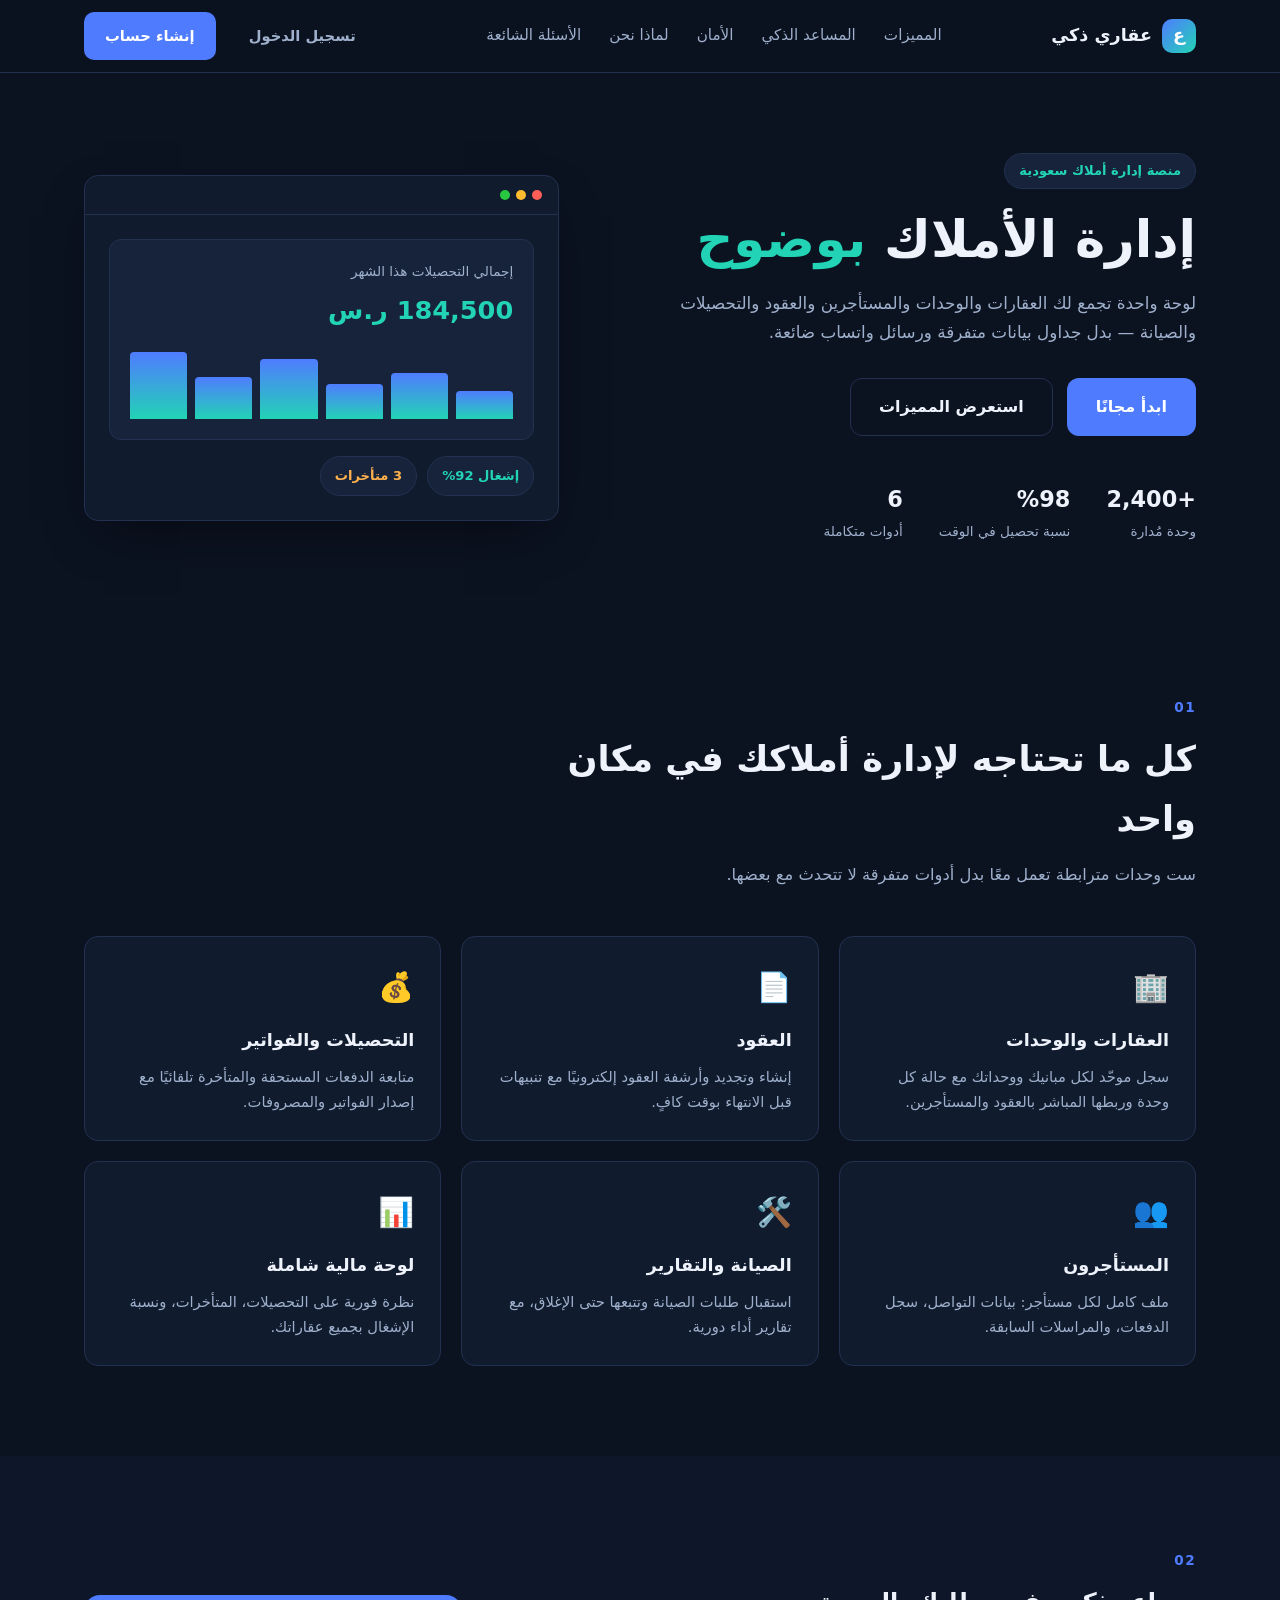
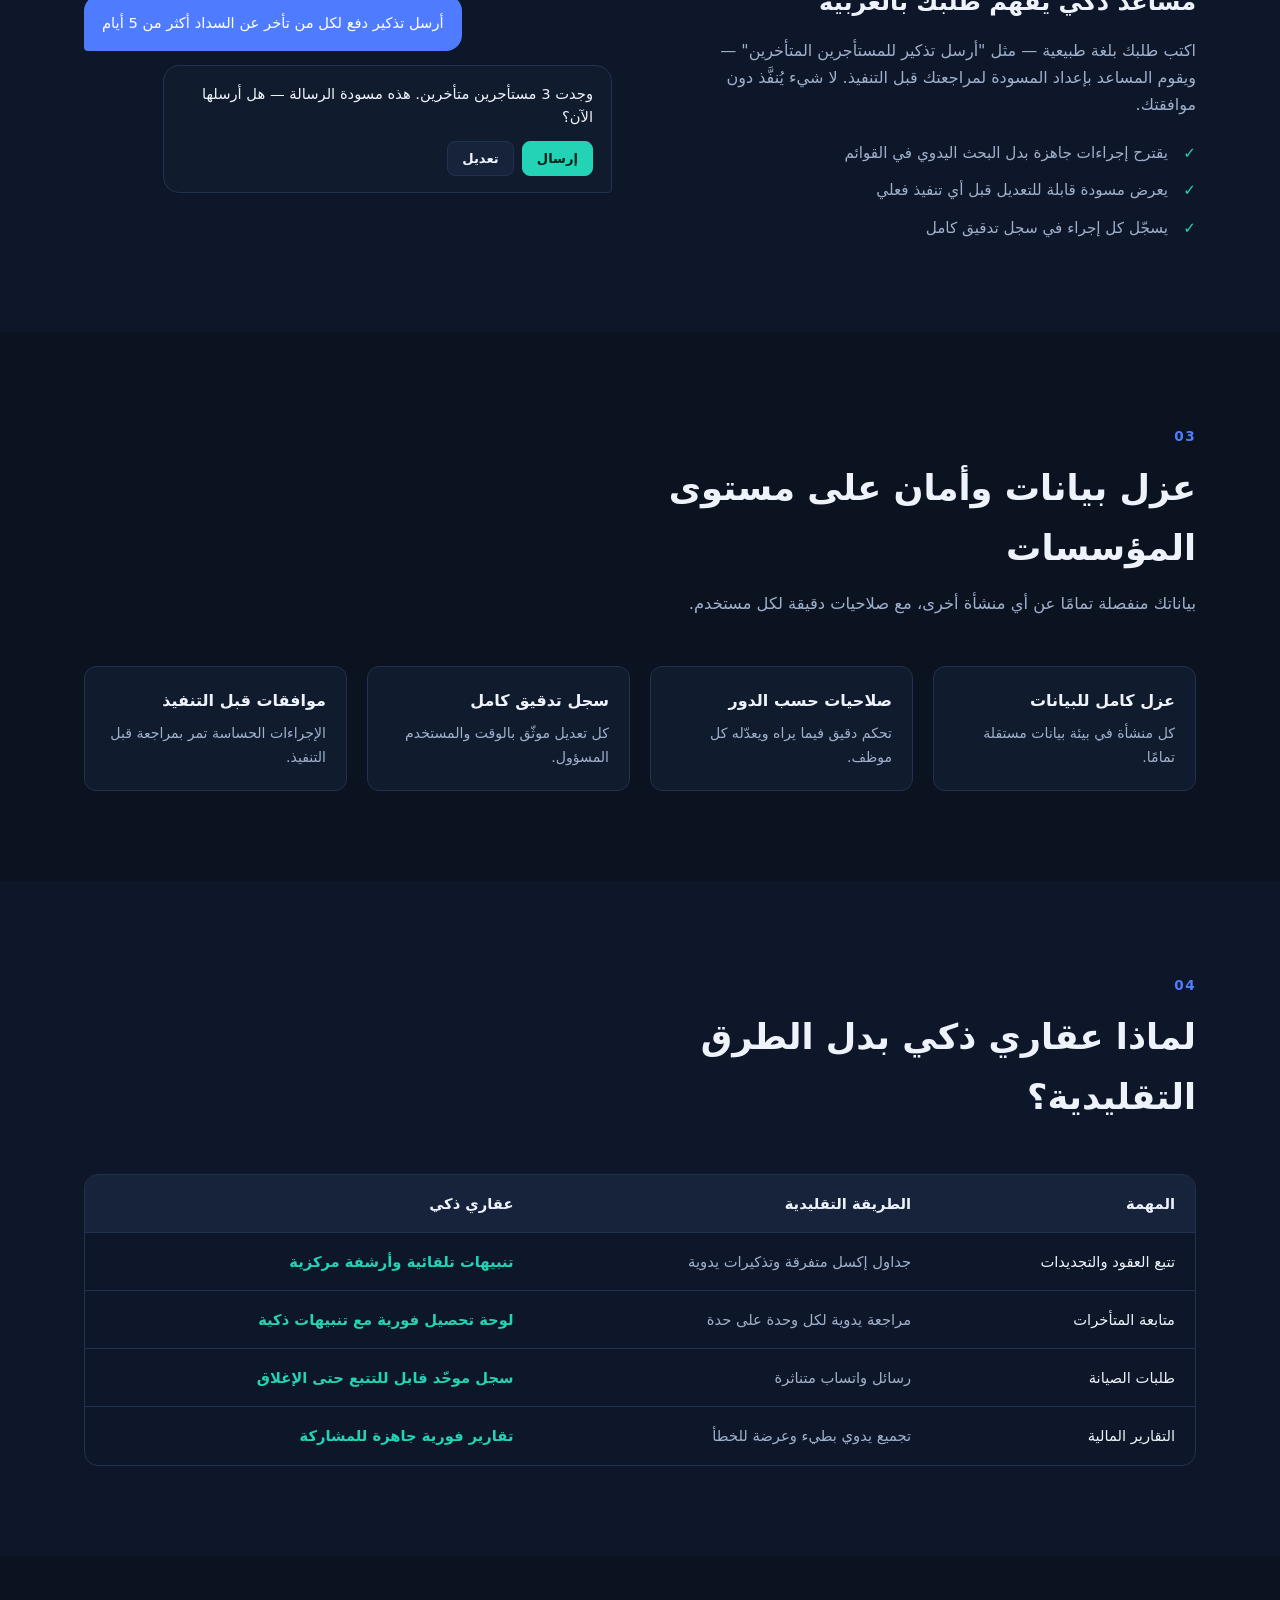
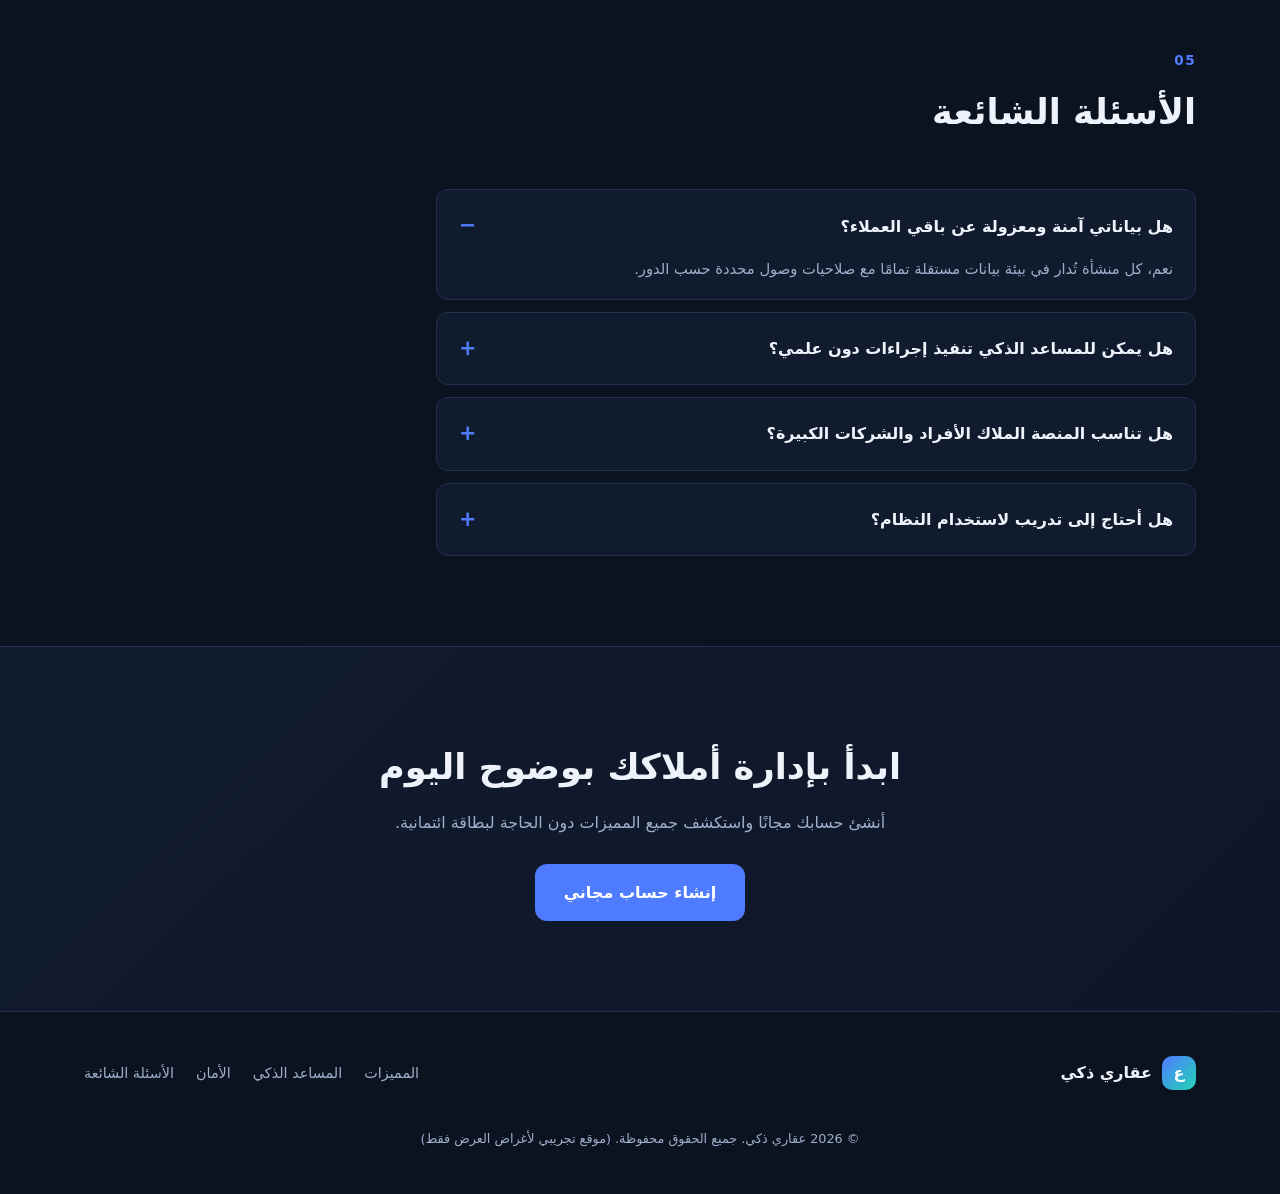
==== index.html @ d9a1aad0 "Initial commit: Aqari Zaki demo — property management landing + app Static Arabic RTL demo site (lan" ====
<!DOCTYPE html>
<html lang="ar" dir="rtl">
<head>
<meta charset="UTF-8">
<meta name="viewport" content="width=device-width, initial-scale=1.0">
<title>عقاري ذكي — إدارة الأملاك بوضوح</title>
<link rel="stylesheet" href="style.css">
</head>
<body>

<header class="nav">
  <div class="container nav-inner">
    <a href="#" class="logo">
      <span class="logo-mark">ع</span>
      عقاري ذكي
    </a>
    <nav class="nav-links">
      <a href="#features">المميزات</a>
      <a href="#ai">المساعد الذكي</a>
      <a href="#security">الأمان</a>
      <a href="#compare">لماذا نحن</a>
      <a href="#faq">الأسئلة الشائعة</a>
    </nav>
    <div class="nav-auth">
      <a href="login.html" class="btn btn-ghost">تسجيل الدخول</a>
      <a href="signup.html" class="btn btn-primary">إنشاء حساب</a>
    </div>
    <button class="nav-toggle" id="navToggle" aria-label="القائمة">☰</button>
  </div>
</header>

<main>

  <section class="hero">
    <div class="container hero-inner">
      <div class="hero-copy">
        <span class="eyebrow">منصة إدارة أملاك سعودية</span>
        <h1>إدارة الأملاك <span class="highlight">بوضوح</span></h1>
        <p>لوحة واحدة تجمع لك العقارات والوحدات والمستأجرين والعقود والتحصيلات والصيانة — بدل جداول بيانات متفرقة ورسائل واتساب ضائعة.</p>
        <div class="hero-actions">
          <a href="signup.html" class="btn btn-primary btn-lg">ابدأ مجانًا</a>
          <a href="#features" class="btn btn-outline btn-lg">استعرض المميزات</a>
        </div>
        <div class="hero-stats">
          <div><strong>+2,400</strong><span>وحدة مُدارة</span></div>
          <div><strong>%98</strong><span>نسبة تحصيل في الوقت</span></div>
          <div><strong>6</strong><span>أدوات متكاملة</span></div>
        </div>
      </div>
      <div class="hero-visual">
        <div class="mock-window">
          <div class="mock-bar"><span></span><span></span><span></span></div>
          <div class="mock-body">
            <div class="mock-card">
              <p class="mock-label">إجمالي التحصيلات هذا الشهر</p>
              <p class="mock-value">184,500 ر.س</p>
              <div class="mock-bar-chart">
                <div style="height:40%"></div>
                <div style="height:65%"></div>
                <div style="height:50%"></div>
                <div style="height:85%"></div>
                <div style="height:60%"></div>
                <div style="height:95%"></div>
              </div>
            </div>
            <div class="mock-row">
              <div class="mock-pill">إشغال 92%</div>
              <div class="mock-pill warn">3 متأخرات</div>
            </div>
          </div>
        </div>
      </div>
    </div>
  </section>

  <section class="section" id="features">
    <div class="container">
      <div class="section-head">
        <span class="section-number">01</span>
        <h2>كل ما تحتاجه لإدارة أملاكك في مكان واحد</h2>
        <p>ست وحدات مترابطة تعمل معًا بدل أدوات متفرقة لا تتحدث مع بعضها.</p>
      </div>
      <div class="grid grid-3">
        <div class="card">
          <div class="card-icon">🏢</div>
          <h3>العقارات والوحدات</h3>
          <p>سجل موحّد لكل مبانيك ووحداتك مع حالة كل وحدة وربطها المباشر بالعقود والمستأجرين.</p>
        </div>
        <div class="card">
          <div class="card-icon">📄</div>
          <h3>العقود</h3>
          <p>إنشاء وتجديد وأرشفة العقود إلكترونيًا مع تنبيهات قبل الانتهاء بوقت كافٍ.</p>
        </div>
        <div class="card">
          <div class="card-icon">💰</div>
          <h3>التحصيلات والفواتير</h3>
          <p>متابعة الدفعات المستحقة والمتأخرة تلقائيًا مع إصدار الفواتير والمصروفات.</p>
        </div>
        <div class="card">
          <div class="card-icon">👥</div>
          <h3>المستأجرون</h3>
          <p>ملف كامل لكل مستأجر: بيانات التواصل، سجل الدفعات، والمراسلات السابقة.</p>
        </div>
        <div class="card">
          <div class="card-icon">🛠️</div>
          <h3>الصيانة والتقارير</h3>
          <p>استقبال طلبات الصيانة وتتبعها حتى الإغلاق، مع تقارير أداء دورية.</p>
        </div>
        <div class="card">
          <div class="card-icon">📊</div>
          <h3>لوحة مالية شاملة</h3>
          <p>نظرة فورية على التحصيلات، المتأخرات، ونسبة الإشغال بجميع عقاراتك.</p>
        </div>
      </div>
    </div>
  </section>

  <section class="section alt" id="ai">
    <div class="container ai-inner">
      <div class="ai-copy">
        <span class="section-number">02</span>
        <h2>مساعد ذكي يفهم طلبك بالعربية</h2>
        <p>اكتب طلبك بلغة طبيعية — مثل "أرسل تذكير للمستأجرين المتأخرين" — ويقوم المساعد بإعداد المسودة لمراجعتك قبل التنفيذ. لا شيء يُنفَّذ دون موافقتك.</p>
        <ul class="check-list">
          <li>يقترح إجراءات جاهزة بدل البحث اليدوي في القوائم</li>
          <li>يعرض مسودة قابلة للتعديل قبل أي تنفيذ فعلي</li>
          <li>يسجّل كل إجراء في سجل تدقيق كامل</li>
        </ul>
      </div>
      <div class="ai-visual">
        <div class="chat-bubble user">أرسل تذكير دفع لكل من تأخر عن السداد أكثر من 5 أيام</div>
        <div class="chat-bubble bot">
          وجدت 3 مستأجرين متأخرين. هذه مسودة الرسالة — هل أرسلها الآن؟
          <div class="chat-actions">
            <span class="btn-mini approve">إرسال</span>
            <span class="btn-mini">تعديل</span>
          </div>
        </div>
      </div>
    </div>
  </section>

  <section class="section" id="security">
    <div class="container">
      <div class="section-head">
        <span class="section-number">03</span>
        <h2>عزل بيانات وأمان على مستوى المؤسسات</h2>
        <p>بياناتك منفصلة تمامًا عن أي منشأة أخرى، مع صلاحيات دقيقة لكل مستخدم.</p>
      </div>
      <div class="grid grid-4 security-grid">
        <div class="mini-card">
          <h4>عزل كامل للبيانات</h4>
          <p>كل منشأة في بيئة بيانات مستقلة تمامًا.</p>
        </div>
        <div class="mini-card">
          <h4>صلاحيات حسب الدور</h4>
          <p>تحكم دقيق فيما يراه ويعدّله كل موظف.</p>
        </div>
        <div class="mini-card">
          <h4>سجل تدقيق كامل</h4>
          <p>كل تعديل موثّق بالوقت والمستخدم المسؤول.</p>
        </div>
        <div class="mini-card">
          <h4>موافقات قبل التنفيذ</h4>
          <p>الإجراءات الحساسة تمر بمراجعة قبل التنفيذ.</p>
        </div>
      </div>
    </div>
  </section>

  <section class="section alt" id="compare">
    <div class="container">
      <div class="section-head">
        <span class="section-number">04</span>
        <h2>لماذا عقاري ذكي بدل الطرق التقليدية؟</h2>
      </div>
      <div class="compare-table-wrap">
        <table class="compare-table">
          <thead>
            <tr>
              <th>المهمة</th>
              <th>الطريقة التقليدية</th>
              <th>عقاري ذكي</th>
            </tr>
          </thead>
          <tbody>
            <tr>
              <td>تتبع العقود والتجديدات</td>
              <td>جداول إكسل متفرقة وتذكيرات يدوية</td>
              <td>تنبيهات تلقائية وأرشفة مركزية</td>
            </tr>
            <tr>
              <td>متابعة المتأخرات</td>
              <td>مراجعة يدوية لكل وحدة على حدة</td>
              <td>لوحة تحصيل فورية مع تنبيهات ذكية</td>
            </tr>
            <tr>
              <td>طلبات الصيانة</td>
              <td>رسائل واتساب متناثرة</td>
              <td>سجل موحّد قابل للتتبع حتى الإغلاق</td>
            </tr>
            <tr>
              <td>التقارير المالية</td>
              <td>تجميع يدوي بطيء وعرضة للخطأ</td>
              <td>تقارير فورية جاهزة للمشاركة</td>
            </tr>
          </tbody>
        </table>
      </div>
    </div>
  </section>

  <section class="section" id="faq">
    <div class="container">
      <div class="section-head">
        <span class="section-number">05</span>
        <h2>الأسئلة الشائعة</h2>
      </div>
      <div class="faq-list">
        <details class="faq-item" open>
          <summary>هل بياناتي آمنة ومعزولة عن باقي العملاء؟</summary>
          <p>نعم، كل منشأة تُدار في بيئة بيانات مستقلة تمامًا مع صلاحيات وصول محددة حسب الدور.</p>
        </details>
        <details class="faq-item">
          <summary>هل يمكن للمساعد الذكي تنفيذ إجراءات دون علمي؟</summary>
          <p>لا. يعرض المساعد دائمًا مسودة للمراجعة، ولا يُنفَّذ أي إجراء إلا بعد موافقتك الصريحة.</p>
        </details>
        <details class="faq-item">
          <summary>هل تناسب المنصة الملاك الأفراد والشركات الكبيرة؟</summary>
          <p>نعم، تدعم المنصة من وحدة واحدة إلى محافظ عقارية كبيرة متعددة الفرق.</p>
        </details>
        <details class="faq-item">
          <summary>هل أحتاج إلى تدريب لاستخدام النظام؟</summary>
          <p>الواجهة مصممة لتكون بسيطة ومباشرة، ويمكن البدء خلال دقائق دون تدريب معقد.</p>
        </details>
      </div>
    </div>
  </section>

  <section class="cta-final">
    <div class="container cta-inner">
      <h2>ابدأ بإدارة أملاكك بوضوح اليوم</h2>
      <p>أنشئ حسابك مجانًا واستكشف جميع المميزات دون الحاجة لبطاقة ائتمانية.</p>
      <a href="signup.html" class="btn btn-primary btn-lg">إنشاء حساب مجاني</a>
    </div>
  </section>

</main>

<footer class="footer">
  <div class="container footer-inner">
    <div class="footer-brand">
      <span class="logo-mark">ع</span>
      <span>عقاري ذكي</span>
    </div>
    <div class="footer-links">
      <a href="#features">المميزات</a>
      <a href="#ai">المساعد الذكي</a>
      <a href="#security">الأمان</a>
      <a href="#faq">الأسئلة الشائعة</a>
    </div>
    <p class="footer-copy">© 2026 عقاري ذكي. جميع الحقوق محفوظة. (موقع تجريبي لأغراض العرض فقط)</p>
  </div>
</footer>

<script src="script.js"></script>
</body>
</html>
---- style.css ----
:root{
  --bg:#0b1220;
  --bg-alt:#0e1729;
  --surface:#111b2e;
  --surface-2:#16233a;
  --border:#233150;
  --text:#eef2fb;
  --text-dim:#9fb0cc;
  --primary:#4f7cff;
  --primary-dark:#3a5fd9;
  --accent:#22d3b5;
  --warn:#ffb14e;
  --radius:14px;
  --shadow:0 20px 50px -20px rgba(0,0,0,.55);
  font-family:"Segoe UI","Tahoma",system-ui,sans-serif;
}

*{box-sizing:border-box;margin:0;padding:0;}

body{
  background:var(--bg);
  color:var(--text);
  line-height:1.7;
  font-size:16px;
}

.container{
  max-width:1160px;
  margin:0 auto;
  padding:0 24px;
}

a{color:inherit;text-decoration:none;}

/* NAV */
.nav{
  position:sticky;top:0;z-index:50;
  background:rgba(11,18,32,.85);
  backdrop-filter:blur(10px);
  border-bottom:1px solid var(--border);
}
.nav-inner{
  display:flex;align-items:center;justify-content:space-between;
  height:72px;
}
.logo{
  display:flex;align-items:center;gap:10px;
  font-weight:800;font-size:1.1rem;
}
.logo-mark{
  display:inline-flex;align-items:center;justify-content:center;
  width:34px;height:34px;border-radius:10px;
  background:linear-gradient(135deg,var(--primary),var(--accent));
  color:#fff;font-weight:800;
}
.nav-links{display:flex;gap:28px;}
.nav-links a{color:var(--text-dim);font-size:.95rem;transition:color .2s;}
.nav-links a:hover{color:var(--text);}
.nav-auth{display:flex;gap:12px;align-items:center;}
.nav-toggle{display:none;background:none;border:none;color:var(--text);font-size:1.4rem;cursor:pointer;}

/* BUTTONS */
.btn{
  display:inline-flex;align-items:center;justify-content:center;
  padding:10px 20px;border-radius:10px;font-weight:700;font-size:.92rem;
  border:1px solid transparent;cursor:pointer;transition:all .2s;
  white-space:nowrap;
}
.btn-primary{background:var(--primary);color:#fff;}
.btn-primary:hover{background:var(--primary-dark);}
.btn-ghost{color:var(--text-dim);}
.btn-ghost:hover{color:var(--text);}
.btn-outline{border-color:var(--border);color:var(--text);}
.btn-outline:hover{border-color:var(--primary);}
.btn-lg{padding:14px 28px;font-size:1rem;border-radius:12px;}

/* HERO */
.hero{padding:80px 0 60px;}
.hero-inner{
  display:grid;grid-template-columns:1.1fr .9fr;gap:56px;align-items:center;
}
.eyebrow{
  display:inline-block;padding:6px 14px;border-radius:999px;
  background:var(--surface-2);color:var(--accent);
  font-size:.82rem;font-weight:700;margin-bottom:18px;
  border:1px solid var(--border);
}
.hero h1{
  font-size:clamp(2.2rem,4vw,3.2rem);
  font-weight:800;line-height:1.25;margin-bottom:18px;
}
.highlight{color:var(--accent);}
.hero-copy p{color:var(--text-dim);font-size:1.05rem;max-width:520px;margin-bottom:32px;}
.hero-actions{display:flex;gap:14px;margin-bottom:44px;flex-wrap:wrap;}
.hero-stats{display:flex;gap:36px;flex-wrap:wrap;}
.hero-stats div{display:flex;flex-direction:column;gap:2px;}
.hero-stats strong{font-size:1.4rem;font-weight:800;}
.hero-stats span{color:var(--text-dim);font-size:.85rem;}

.hero-visual{position:relative;}
.mock-window{
  background:var(--surface);
  border:1px solid var(--border);
  border-radius:var(--radius);
  box-shadow:var(--shadow);
  overflow:hidden;
}
.mock-bar{
  display:flex;gap:6px;padding:14px 16px;border-bottom:1px solid var(--border);
}
.mock-bar span{width:10px;height:10px;border-radius:50%;background:var(--border);}
.mock-bar span:nth-child(1){background:#ff5f57;}
.mock-bar span:nth-child(2){background:#febc2e;}
.mock-bar span:nth-child(3){background:#28c840;}
.mock-body{padding:24px;}
.mock-card{
  background:var(--surface-2);border:1px solid var(--border);
  border-radius:12px;padding:20px;margin-bottom:16px;
}
.mock-label{color:var(--text-dim);font-size:.85rem;margin-bottom:6px;}
.mock-value{font-size:1.6rem;font-weight:800;margin-bottom:16px;color:var(--accent);}
.mock-bar-chart{display:flex;align-items:flex-end;gap:8px;height:70px;}
.mock-bar-chart div{
  flex:1;background:linear-gradient(180deg,var(--primary),var(--accent));
  border-radius:4px 4px 0 0;
}
.mock-row{display:flex;gap:10px;}
.mock-pill{
  padding:8px 14px;border-radius:999px;background:var(--surface-2);
  border:1px solid var(--border);font-size:.82rem;font-weight:700;color:var(--accent);
}
.mock-pill.warn{color:var(--warn);}

/* SECTIONS */
.section{padding:90px 0;}
.section.alt{background:var(--bg-alt);}
.section-head{max-width:640px;margin-bottom:48px;}
.section-number{
  display:inline-block;color:var(--primary);font-weight:800;
  font-size:.85rem;letter-spacing:.1em;margin-bottom:10px;
}
.section-head h2{font-size:clamp(1.6rem,3vw,2.2rem);font-weight:800;margin-bottom:12px;}
.section-head p{color:var(--text-dim);font-size:1.02rem;}

.grid{display:grid;gap:20px;}
.grid-3{grid-template-columns:repeat(3,1fr);}
.grid-4{grid-template-columns:repeat(4,1fr);}

.card{
  background:var(--surface);border:1px solid var(--border);
  border-radius:var(--radius);padding:26px;transition:transform .2s,border-color .2s;
}
.card:hover{transform:translateY(-4px);border-color:var(--primary);}
.card-icon{font-size:1.8rem;margin-bottom:14px;}
.card h3{font-size:1.1rem;font-weight:800;margin-bottom:8px;}
.card p{color:var(--text-dim);font-size:.92rem;}

.mini-card{
  background:var(--surface);border:1px solid var(--border);
  border-radius:12px;padding:20px;
}
.mini-card h4{font-weight:800;margin-bottom:8px;font-size:1rem;}
.mini-card p{color:var(--text-dim);font-size:.88rem;}

/* AI SECTION */
.ai-inner{display:grid;grid-template-columns:1fr 1fr;gap:56px;align-items:center;}
.ai-copy p{color:var(--text-dim);margin:14px 0 22px;max-width:480px;}
.check-list{list-style:none;display:flex;flex-direction:column;gap:12px;}
.check-list li{
  position:relative;padding-right:28px;color:var(--text-dim);font-size:.95rem;
}
.check-list li::before{
  content:"✓";position:absolute;right:0;top:0;
  color:var(--accent);font-weight:800;
}
.ai-visual{display:flex;flex-direction:column;gap:14px;}
.chat-bubble{
  max-width:85%;padding:16px 18px;border-radius:16px;font-size:.92rem;line-height:1.6;
}
.chat-bubble.user{
  align-self:flex-end;background:var(--primary);color:#fff;border-bottom-left-radius:4px;
}
.chat-bubble.bot{
  align-self:flex-start;background:var(--surface);border:1px solid var(--border);
  border-bottom-right-radius:4px;
}
.chat-actions{display:flex;gap:8px;margin-top:12px;}
.btn-mini{
  padding:6px 14px;border-radius:8px;background:var(--surface-2);
  border:1px solid var(--border);font-size:.82rem;font-weight:700;cursor:pointer;
}
.btn-mini.approve{background:var(--accent);color:#04201a;border-color:var(--accent);}

/* COMPARE TABLE */
.compare-table-wrap{
  overflow-x:auto;border:1px solid var(--border);border-radius:var(--radius);
}
.compare-table{width:100%;border-collapse:collapse;min-width:600px;}
.compare-table th,.compare-table td{
  padding:16px 20px;text-align:right;font-size:.92rem;
}
.compare-table thead{background:var(--surface-2);}
.compare-table th{font-weight:800;}
.compare-table tbody tr{border-top:1px solid var(--border);}
.compare-table td:nth-child(3){color:var(--accent);font-weight:700;}
.compare-table td:nth-child(2){color:var(--text-dim);}

/* FAQ */
.faq-list{display:flex;flex-direction:column;gap:12px;max-width:760px;}
.faq-item{
  background:var(--surface);border:1px solid var(--border);
  border-radius:12px;padding:18px 22px;
}
.faq-item summary{
  cursor:pointer;font-weight:700;list-style:none;
  display:flex;justify-content:space-between;align-items:center;
}
.faq-item summary::-webkit-details-marker{display:none;}
.faq-item summary::after{content:"+";font-size:1.3rem;color:var(--primary);}
.faq-item[open] summary::after{content:"−";}
.faq-item p{color:var(--text-dim);margin-top:12px;font-size:.92rem;}

/* CTA FINAL */
.cta-final{
  padding:90px 0;text-align:center;
  background:linear-gradient(135deg,var(--surface),var(--bg-alt));
  border-top:1px solid var(--border);border-bottom:1px solid var(--border);
}
.cta-inner h2{font-size:clamp(1.6rem,3vw,2.2rem);font-weight:800;margin-bottom:12px;}
.cta-inner p{color:var(--text-dim);margin-bottom:28px;}

/* FOOTER */
.footer{padding:44px 0;}
.footer-inner{
  display:flex;flex-wrap:wrap;gap:20px;justify-content:space-between;align-items:center;
}
.footer-brand{display:flex;align-items:center;gap:10px;font-weight:800;}
.footer-links{display:flex;gap:22px;flex-wrap:wrap;}
.footer-links a{color:var(--text-dim);font-size:.9rem;}
.footer-links a:hover{color:var(--text);}
.footer-copy{width:100%;color:var(--text-dim);font-size:.8rem;text-align:center;margin-top:18px;}

/* RESPONSIVE */
@media (max-width:900px){
  .hero-inner,.ai-inner{grid-template-columns:1fr;}
  .grid-3{grid-template-columns:repeat(2,1fr);}
  .grid-4{grid-template-columns:repeat(2,1fr);}
  .nav-links,.nav-auth{display:none;}
  .nav-links.mobile-open,.nav-auth.mobile-open{
    display:flex;flex-direction:column;gap:14px;
    position:absolute;top:72px;right:0;left:0;
    background:var(--bg);border-bottom:1px solid var(--border);
    padding:20px 24px;
  }
  .nav-toggle{display:block;}
}
@media (max-width:560px){
  .grid-3,.grid-4{grid-template-columns:1fr;}
  .hero-stats{gap:24px;}
}
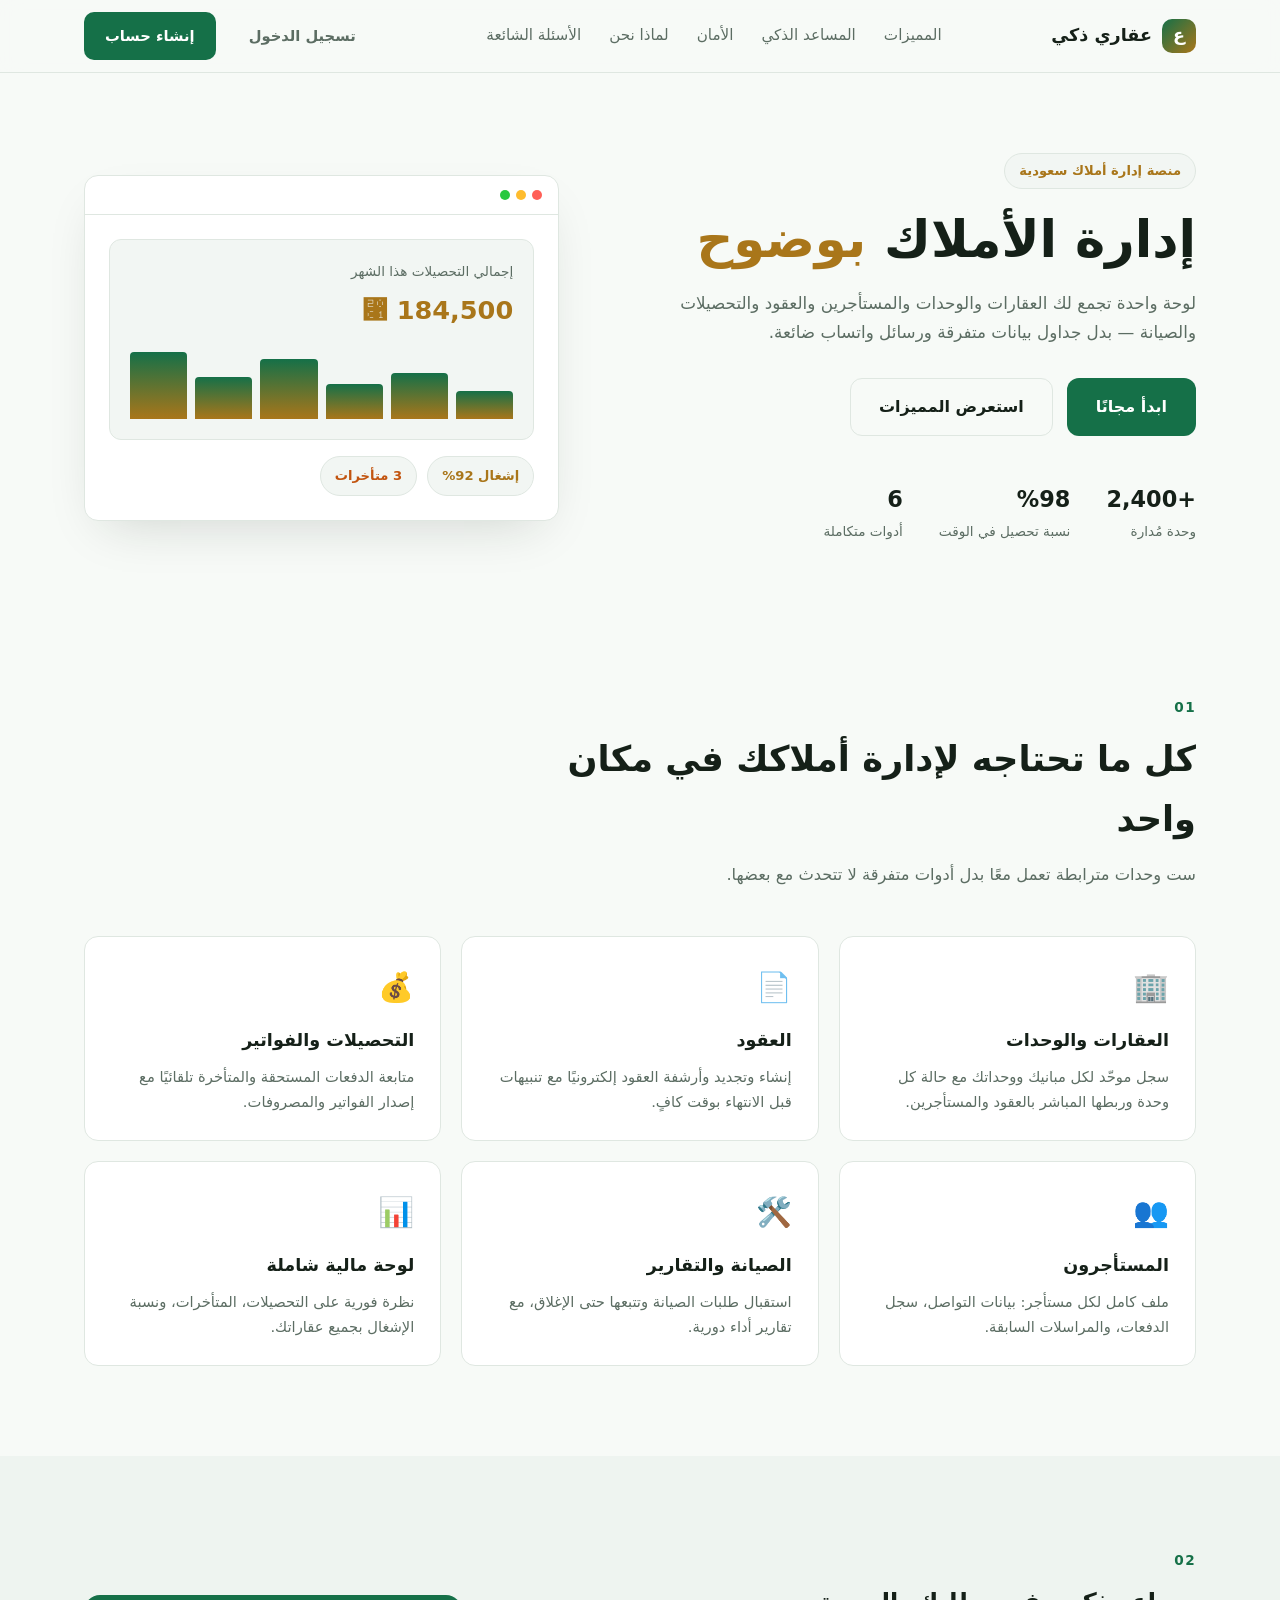
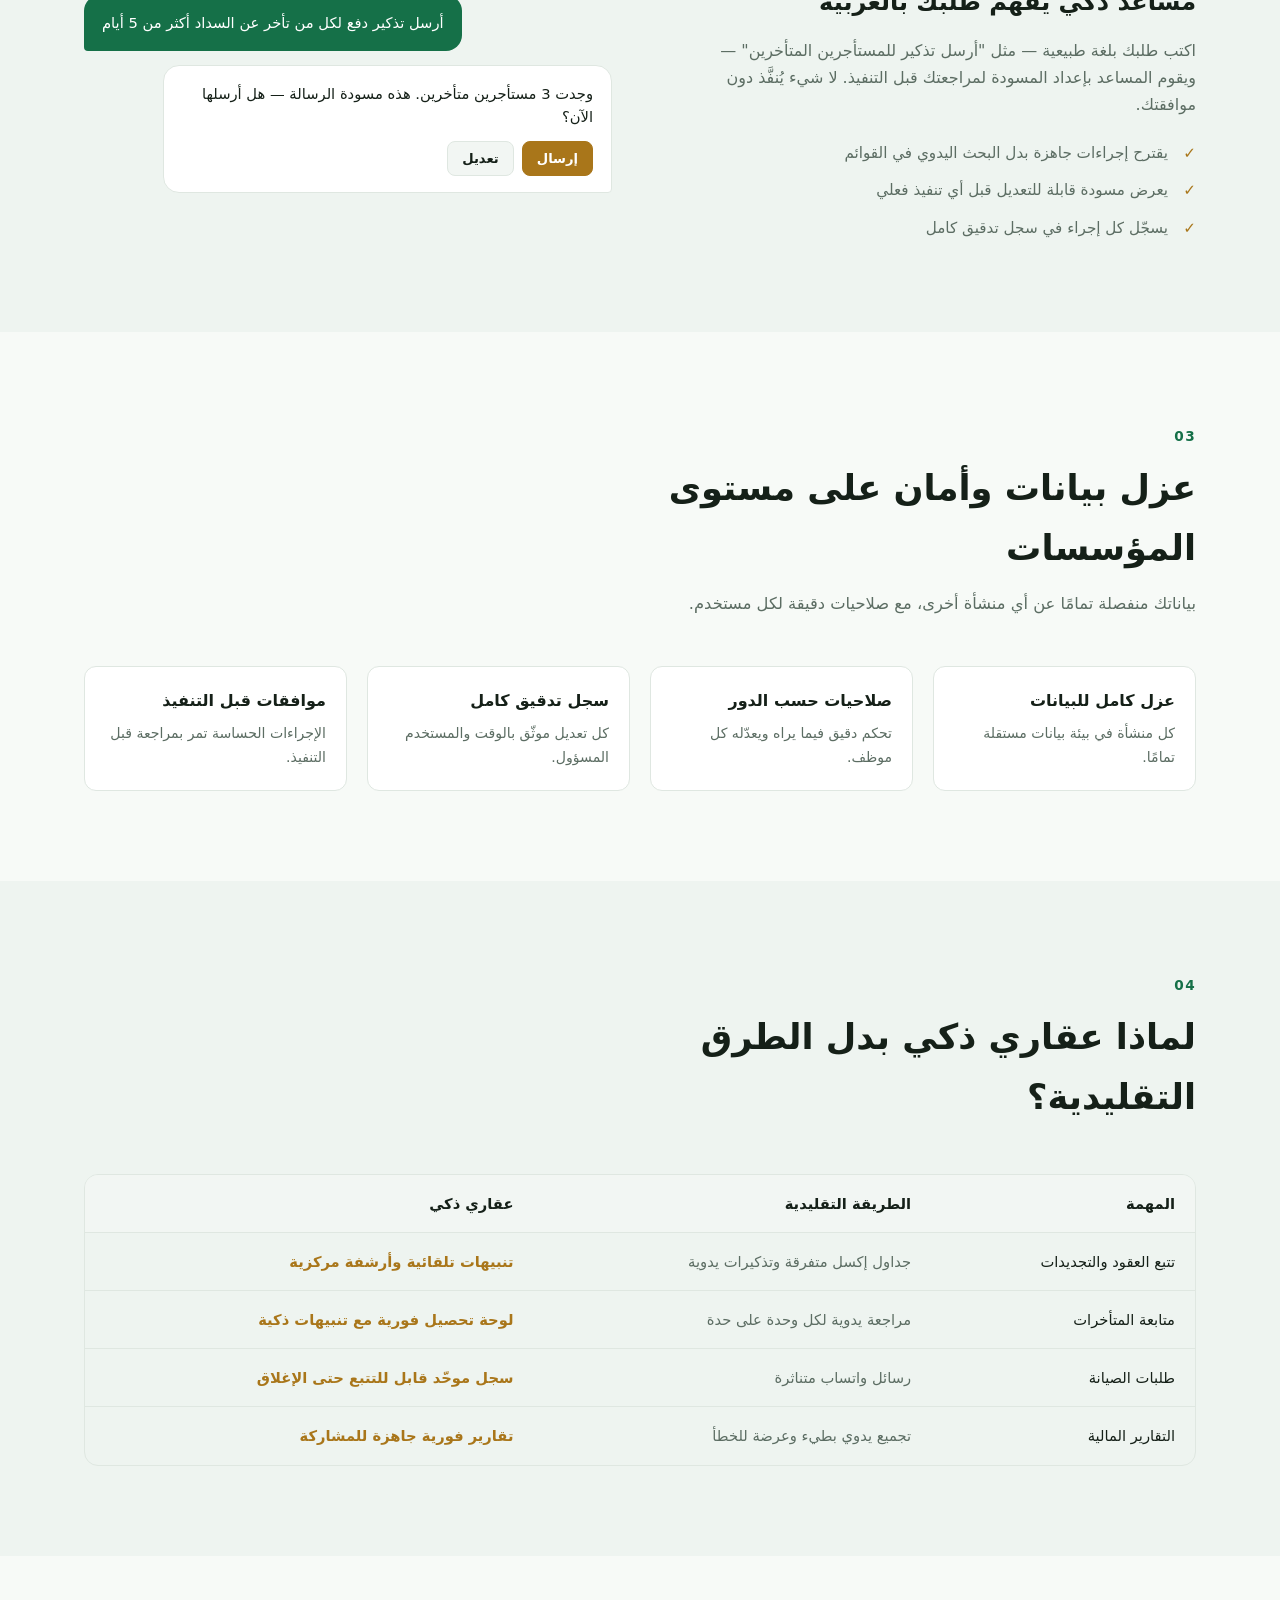
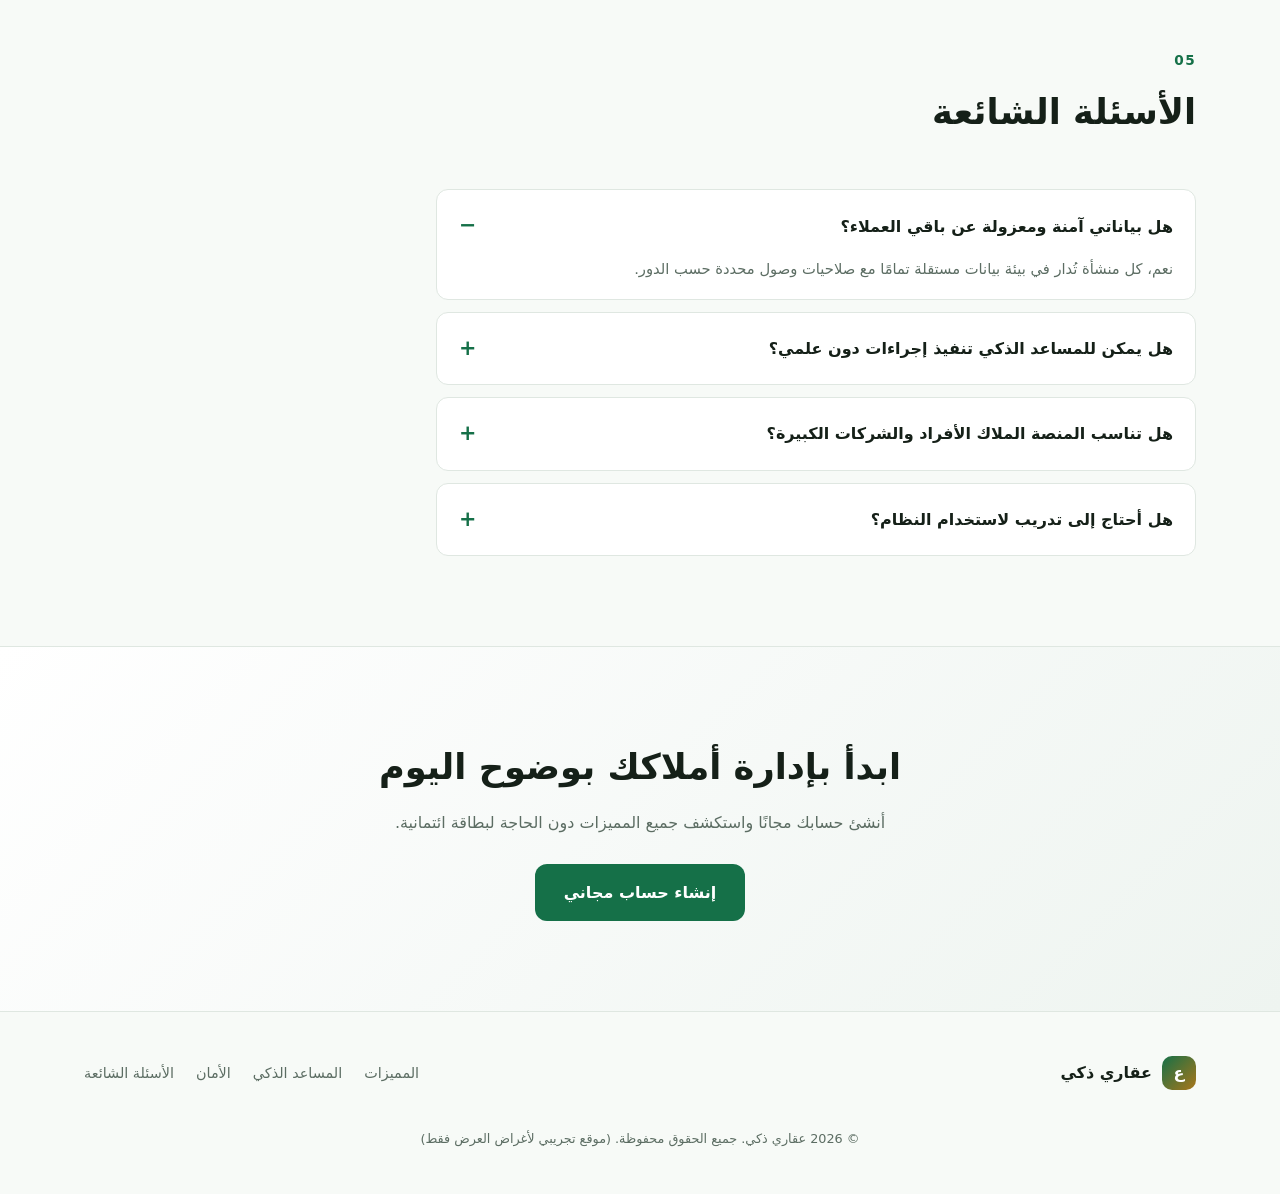
==== commit d40b8971: "Fix duplicate Hijri era marker, use Hijri picker for payment dates, use the official Saudi Riyal sig" ====
--- a/index.html
+++ b/index.html
@@ -53,7 +53,7 @@
           <div class="mock-body">
             <div class="mock-card">
               <p class="mock-label">إجمالي التحصيلات هذا الشهر</p>
-              <p class="mock-value">184,500 ر.س</p>
+              <p class="mock-value">184,500 ⃁</p>
               <div class="mock-bar-chart">
                 <div style="height:40%"></div>
                 <div style="height:65%"></div>
--- a/style.css
+++ b/style.css
@@ -1,17 +1,17 @@
 :root{
-  --bg:#0b1220;
-  --bg-alt:#0e1729;
-  --surface:#111b2e;
-  --surface-2:#16233a;
-  --border:#233150;
-  --text:#eef2fb;
-  --text-dim:#9fb0cc;
-  --primary:#4f7cff;
-  --primary-dark:#3a5fd9;
-  --accent:#22d3b5;
-  --warn:#ffb14e;
+  --bg:#f7faf7;
+  --bg-alt:#eef4f0;
+  --surface:#ffffff;
+  --surface-2:#f2f6f3;
+  --border:#dfe7e1;
+  --text:#152018;
+  --text-dim:#5c6d63;
+  --primary:#157048;
+  --primary-dark:#0f5536;
+  --accent:#a9761a;
+  --warn:#c2540f;
   --radius:14px;
-  --shadow:0 20px 50px -20px rgba(0,0,0,.55);
+  --shadow:0 20px 50px -20px rgba(21,32,24,.18);
   font-family:"Segoe UI","Tahoma",system-ui,sans-serif;
 }
 
@@ -35,7 +35,7 @@
 /* NAV */
 .nav{
   position:sticky;top:0;z-index:50;
-  background:rgba(11,18,32,.85);
+  background:rgba(247,250,247,.85);
   backdrop-filter:blur(10px);
   border-bottom:1px solid var(--border);
 }
@@ -189,7 +189,7 @@
   padding:6px 14px;border-radius:8px;background:var(--surface-2);
   border:1px solid var(--border);font-size:.82rem;font-weight:700;cursor:pointer;
 }
-.btn-mini.approve{background:var(--accent);color:#04201a;border-color:var(--accent);}
+.btn-mini.approve{background:var(--accent);color:#fff;border-color:var(--accent);}
 
 /* COMPARE TABLE */
 .compare-table-wrap{
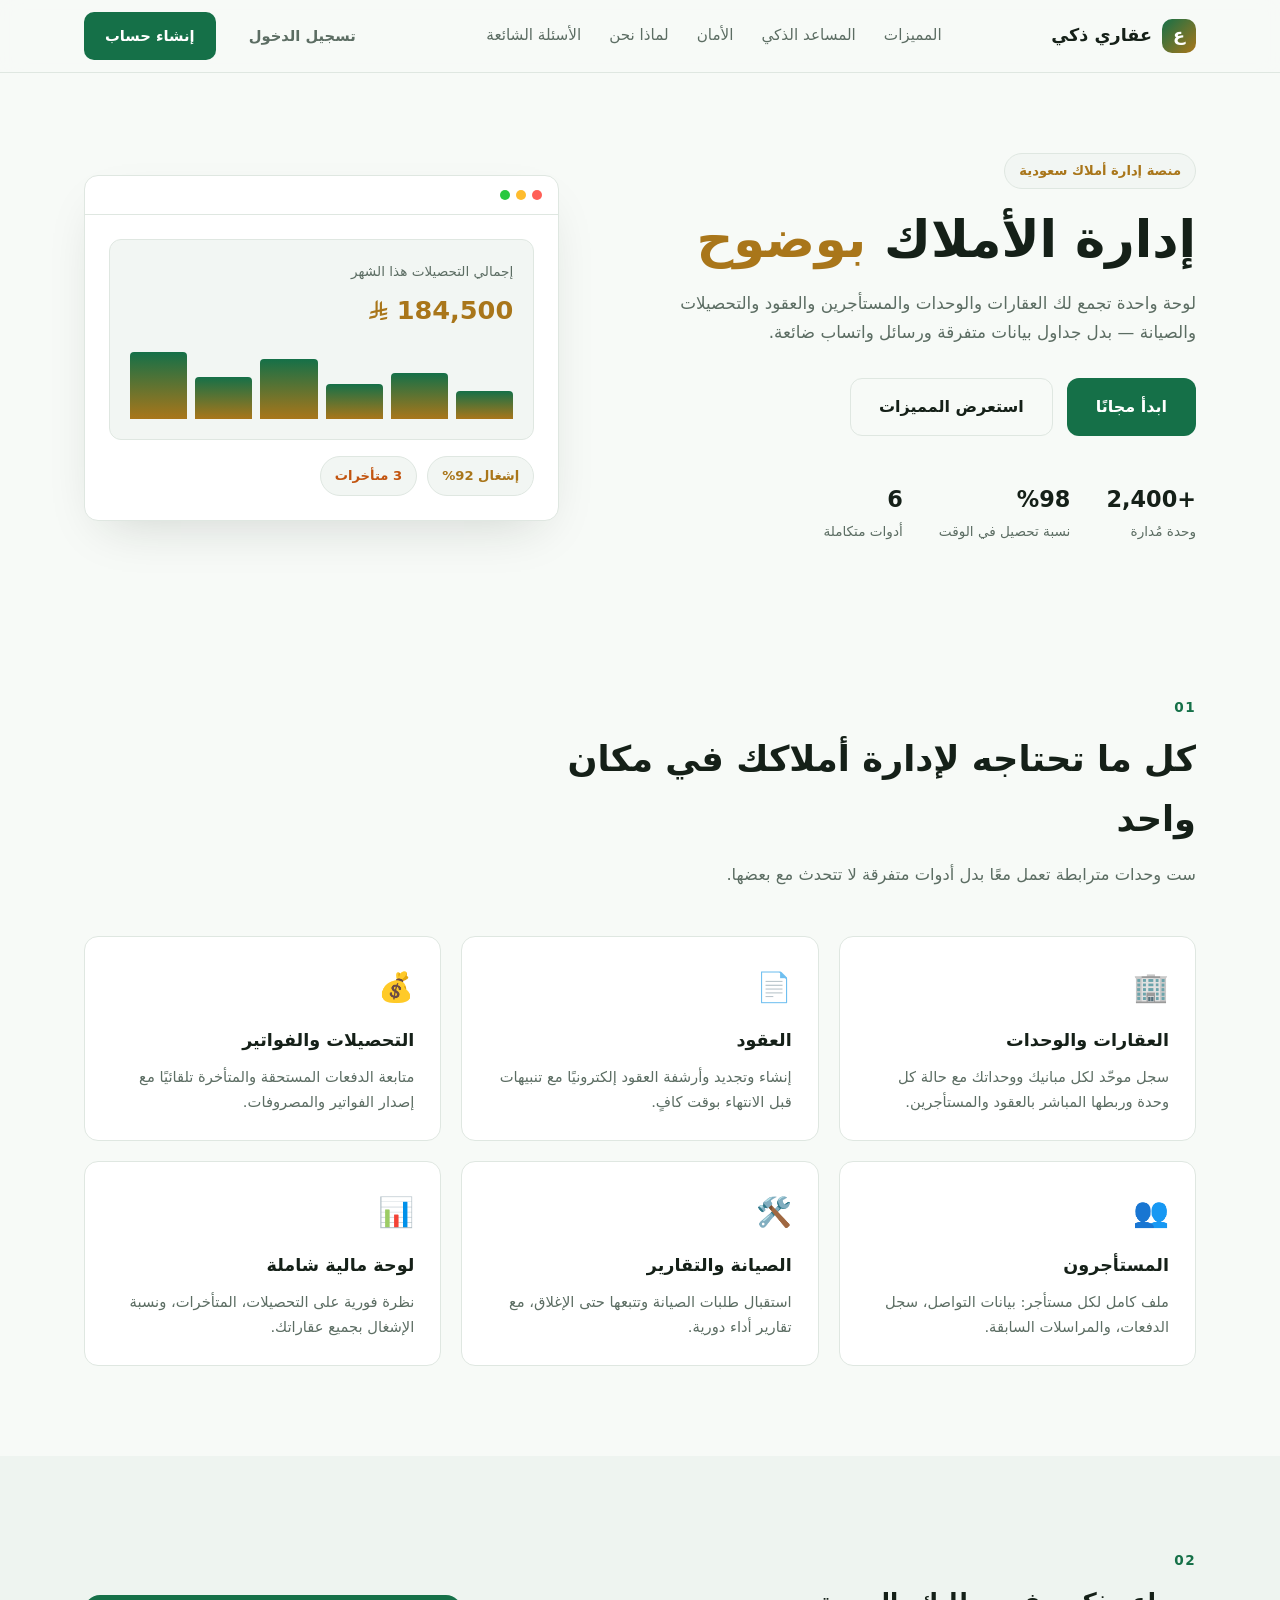
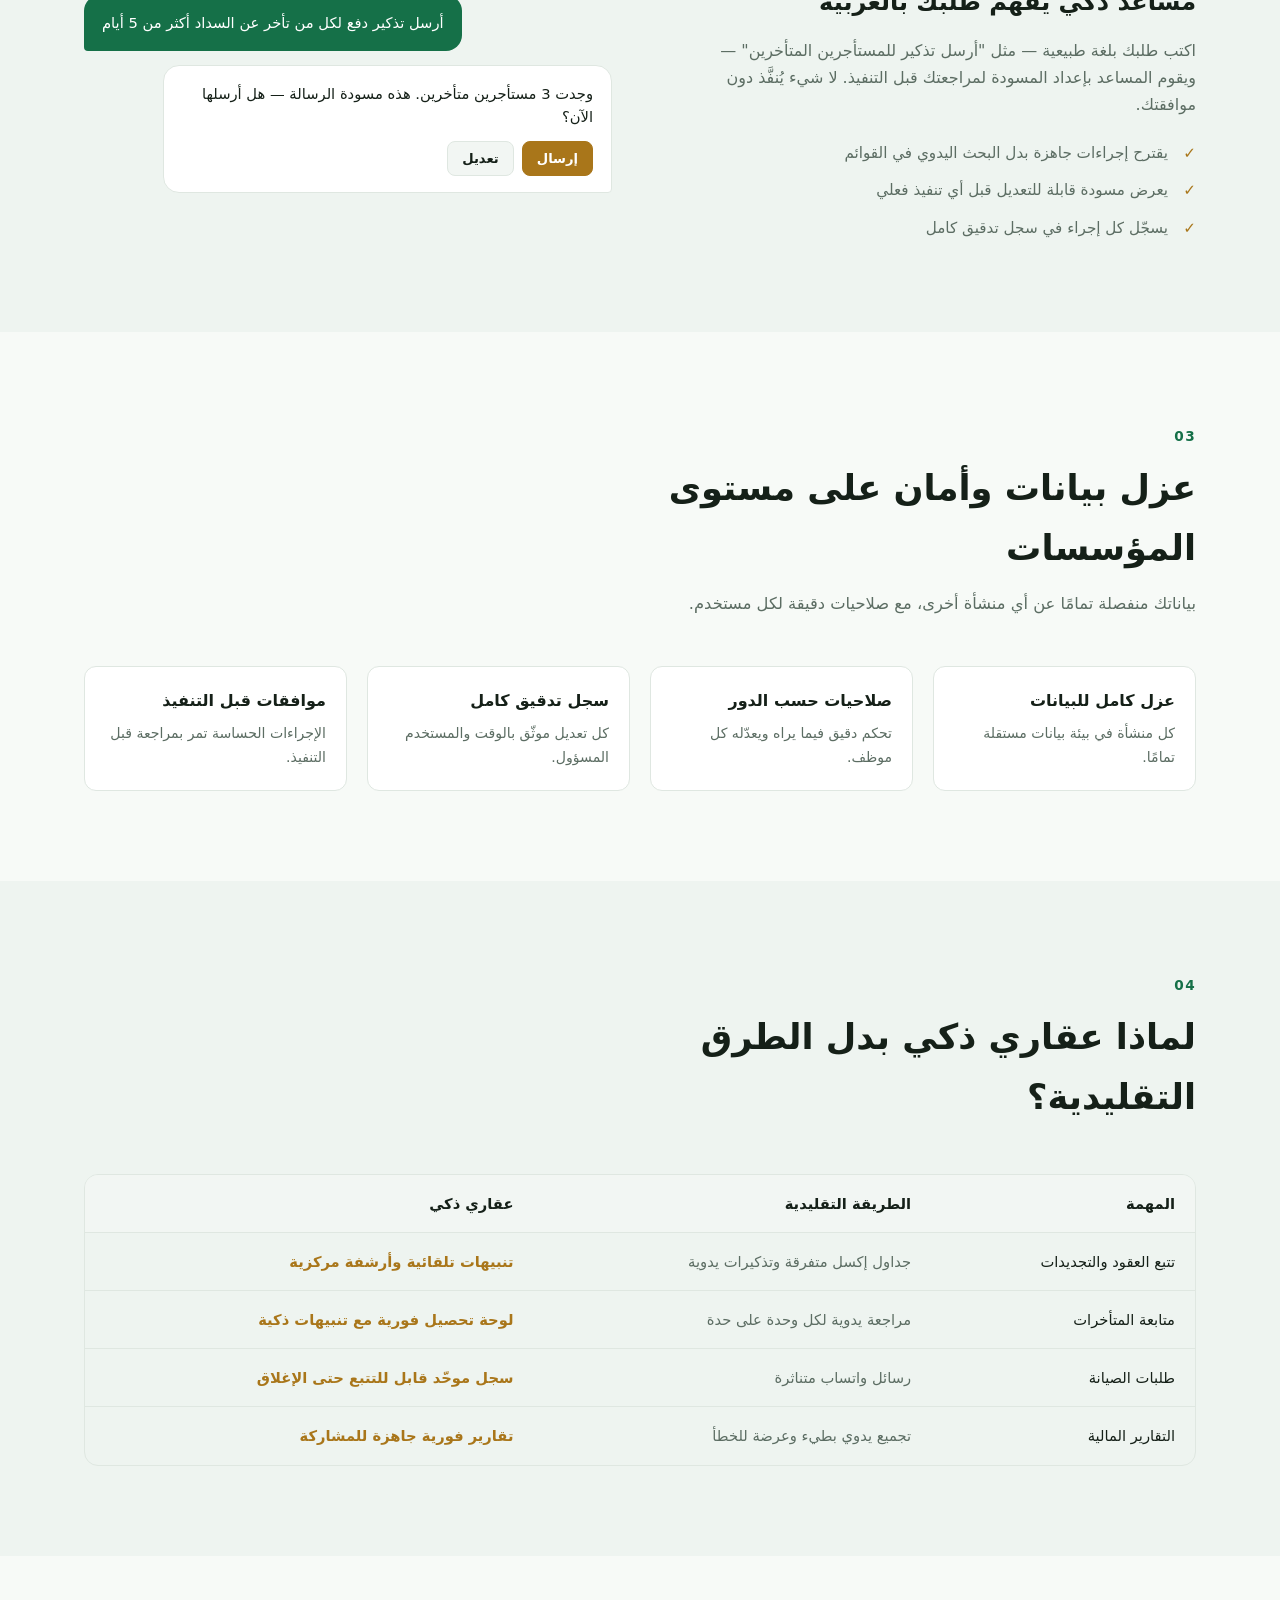
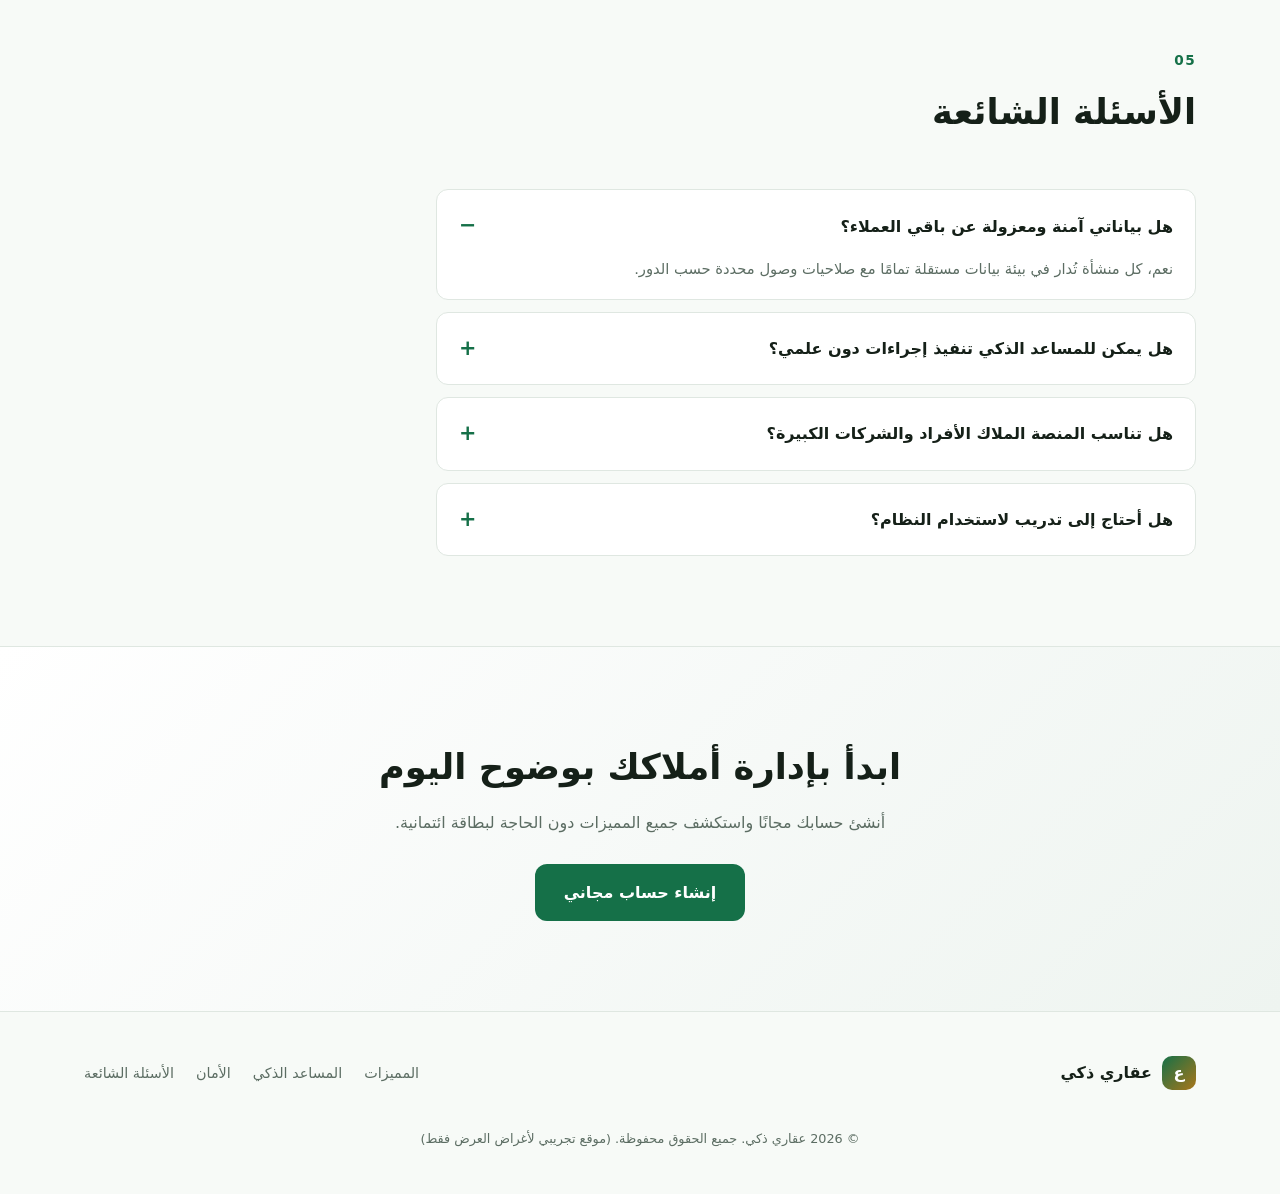
==== commit 3937f2c2: "Render the Saudi Riyal symbol as an inline SVG instead of the Unicode glyph U+20C1 SAUDI RIYAL SIGN " ====
--- a/index.html
+++ b/index.html
@@ -53,7 +53,7 @@
           <div class="mock-body">
             <div class="mock-card">
               <p class="mock-label">إجمالي التحصيلات هذا الشهر</p>
-              <p class="mock-value">184,500 ⃁</p>
+              <p class="mock-value">184,500 <svg viewBox="0 0 1124.14 1256.39" style="width:.72em;height:.8em;display:inline-block;vertical-align:-0.05em;fill:currentColor;" aria-hidden="true"><path d="M699.62,1113.02h0c-20.06,44.48-33.32,92.75-38.4,143.37l424.51-90.24c20.06-44.47,33.31-92.75,38.4-143.37l-424.51,90.24Z"/><path d="M1085.73,895.8c20.06-44.47,33.32-92.75,38.4-143.37l-330.68,70.33v-135.2l292.27-62.11c20.06-44.47,33.32-92.75,38.4-143.37l-330.68,70.27V66.13c-50.67,28.45-95.67,66.32-132.25,110.99v403.35l-132.25,28.11V0c-50.67,28.44-95.67,66.32-132.25,110.99v525.69l-295.91,62.88c-20.06,44.47-33.33,92.75-38.42,143.37l334.33-71.05v170.26l-358.3,76.14c-20.06,44.47-33.32,92.75-38.4,143.37l375.04-79.7c30.53-6.35,56.77-24.4,73.83-49.24l68.78-101.97v-.02c7.14-10.55,11.3-23.27,11.3-36.97v-149.98l132.25-28.11v270.4l424.53-90.28Z"/></svg></p>
               <div class="mock-bar-chart">
                 <div style="height:40%"></div>
                 <div style="height:65%"></div>
